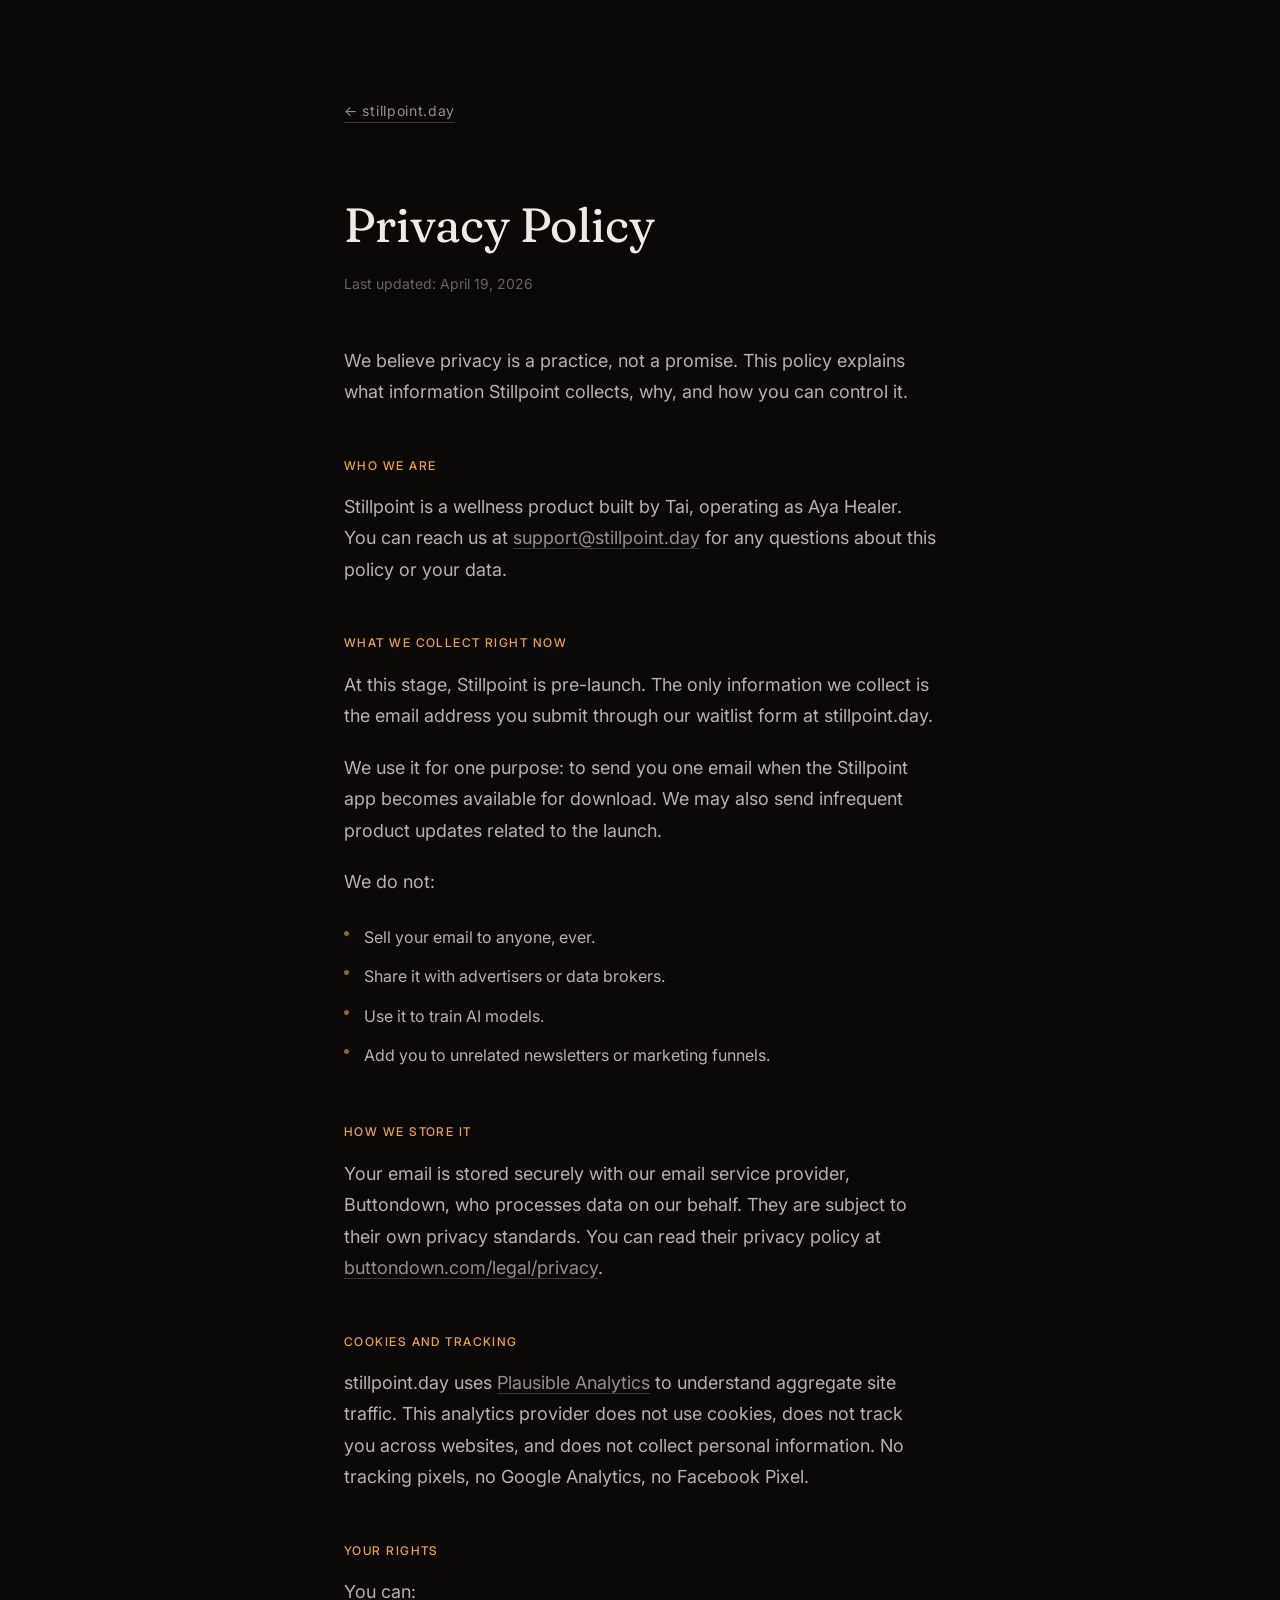
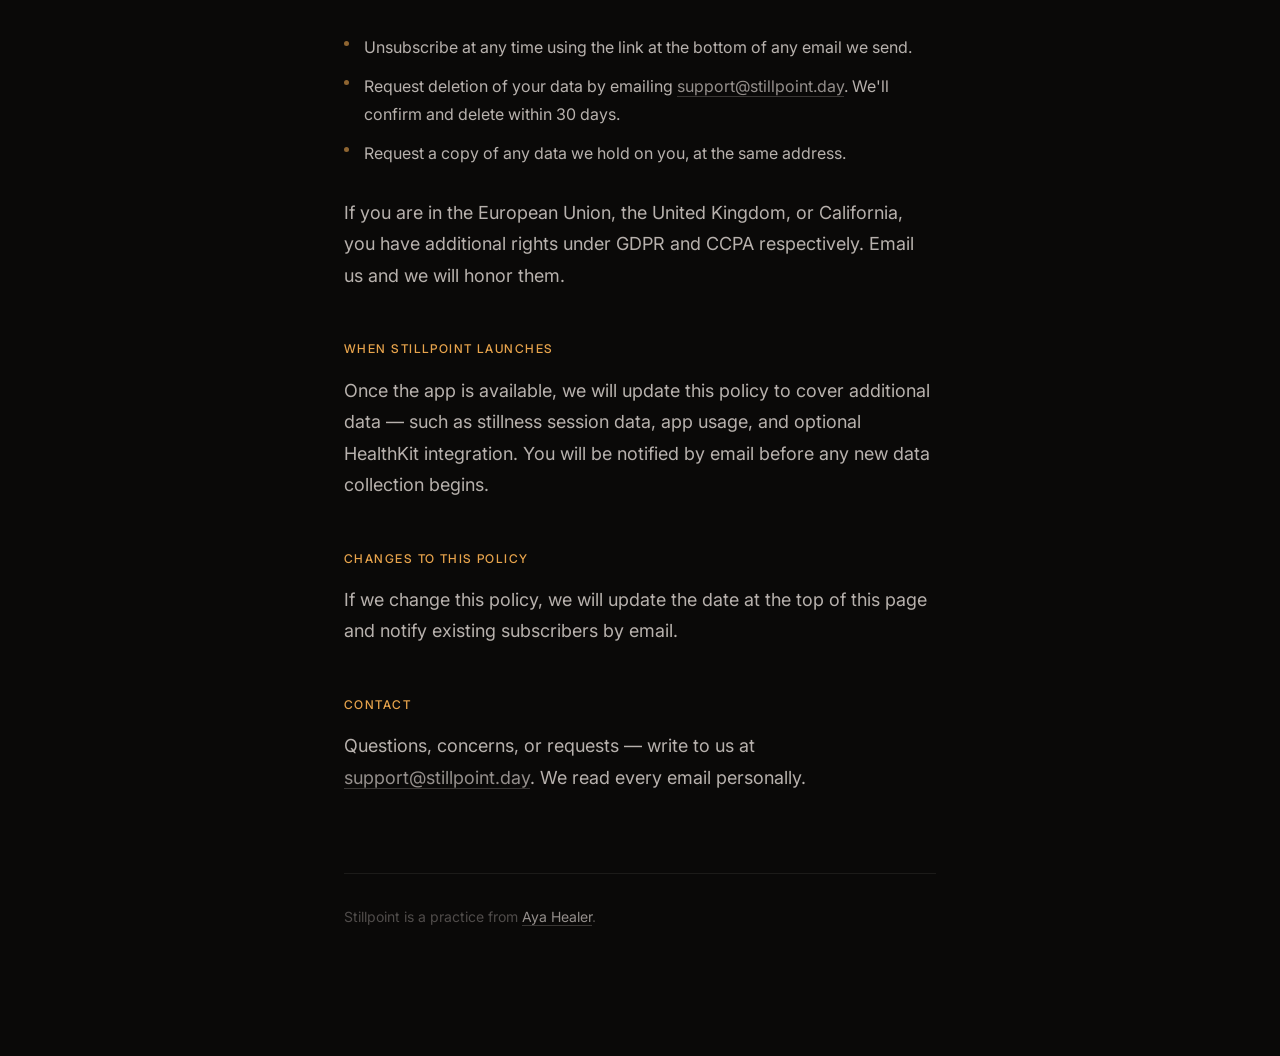
==== privacy.html @ 6aa57ccb "Initial commit — Stillpoint landing page v1" ====
<!DOCTYPE html>
<html lang="en">
<head>
  <meta charset="UTF-8">
  <meta name="viewport" content="width=device-width, initial-scale=1.0">
  <title>Privacy — Stillpoint</title>
  <meta name="description" content="How Stillpoint handles your data. Short version: we collect your email, we send one message, we don't sell anything.">

  <!-- Favicon -->
  <link rel="icon" type="image/svg+xml" href="data:image/svg+xml,<svg xmlns='http://www.w3.org/2000/svg' viewBox='0 0 100 100'><circle cx='50' cy='50' r='50' fill='%23E8A44C'/></svg>">

  <!-- Google Fonts -->
  <link rel="preconnect" href="https://fonts.googleapis.com">
  <link rel="preconnect" href="https://fonts.gstatic.com" crossorigin>
  <link href="https://fonts.googleapis.com/css2?family=Fraunces:ital,opsz,wght,SOFT@0,9..144,400,50;1,9..144,400,50&family=Inter:wght@400;500&display=swap" rel="stylesheet">

  <link rel="stylesheet" href="style.css">

  <style>
    .privacy-page {
      max-width: 640px;
      margin: 0 auto;
      padding: 6rem 1.5rem 8rem;
    }
    .privacy-back {
      display: inline-block;
      font-size: 0.875rem;
      color: rgba(242, 233, 228, 0.4);
      margin-bottom: 4rem;
      letter-spacing: 0.05em;
      transition: color 0.2s ease;
      border-bottom: none;
    }
    .privacy-back:hover {
      color: var(--c-amber);
      border-bottom: none;
    }
    .privacy-page h1 {
      font-family: var(--font-serif);
      font-size: clamp(2rem, 5vw, 3rem);
      font-variation-settings: "SOFT" 50, "opsz" 36;
      color: var(--c-white);
      margin-bottom: 0.5rem;
    }
    .privacy-page .date {
      font-size: 0.875rem;
      color: rgba(242, 233, 228, 0.4);
      margin-bottom: 3rem;
    }
    .privacy-page h2 {
      font-family: var(--font-sans);
      font-size: 0.75rem;
      font-weight: 500;
      letter-spacing: 0.12em;
      text-transform: uppercase;
      color: var(--c-amber);
      margin: 3rem 0 1rem;
    }
    .privacy-page p {
      color: rgba(242, 233, 228, 0.75);
      line-height: 1.75;
      margin-bottom: 1.25rem;
    }
    .privacy-page ul {
      margin: 0 0 1.5rem 0;
      padding: 0;
      list-style: none;
    }
    .privacy-page ul li {
      color: rgba(242, 233, 228, 0.75);
      line-height: 1.75;
      padding: 0.35rem 0 0.35rem 1.25rem;
      position: relative;
      font-size: 1rem;
    }
    .privacy-page ul li::before {
      content: '';
      position: absolute;
      left: 0;
      top: 0.85rem;
      width: 5px;
      height: 5px;
      border-radius: 50%;
      background: var(--c-amber);
      opacity: 0.6;
    }
    .privacy-page a {
      color: rgba(242, 233, 228, 0.6);
      border-bottom: 1px solid rgba(242, 233, 228, 0.2);
      transition: color 0.2s, border-color 0.2s;
    }
    .privacy-page a:hover {
      color: var(--c-amber);
      border-color: var(--c-amber);
    }
    .privacy-footer {
      margin-top: 5rem;
      padding-top: 2rem;
      border-top: 1px solid rgba(242, 233, 228, 0.08);
      font-size: 0.875rem;
      color: rgba(242, 233, 228, 0.3);
    }
  </style>
</head>
<body>
  <div class="privacy-page">
    <a href="/" class="privacy-back">&larr; stillpoint.day</a>

    <h1>Privacy Policy</h1>
    <p class="date">Last updated: April 19, 2026</p>

    <p>We believe privacy is a practice, not a promise. This policy explains what information Stillpoint collects, why, and how you can control it.</p>

    <h2>Who we are</h2>
    <p>Stillpoint is a wellness product built by Tai, operating as Aya Healer. You can reach us at <a href="mailto:support@stillpoint.day">support@stillpoint.day</a> for any questions about this policy or your data.</p>

    <h2>What we collect right now</h2>
    <p>At this stage, Stillpoint is pre-launch. The only information we collect is the email address you submit through our waitlist form at stillpoint.day.</p>
    <p>We use it for one purpose: to send you one email when the Stillpoint app becomes available for download. We may also send infrequent product updates related to the launch.</p>
    <p>We do not:</p>
    <ul>
      <li>Sell your email to anyone, ever.</li>
      <li>Share it with advertisers or data brokers.</li>
      <li>Use it to train AI models.</li>
      <li>Add you to unrelated newsletters or marketing funnels.</li>
    </ul>

    <h2>How we store it</h2>
    <p>Your email is stored securely with our email service provider, Buttondown, who processes data on our behalf. They are subject to their own privacy standards. You can read their privacy policy at <a href="https://buttondown.com/legal/privacy" target="_blank" rel="noopener noreferrer">buttondown.com/legal/privacy</a>.</p>

    <h2>Cookies and tracking</h2>
    <p>stillpoint.day uses <a href="https://plausible.io" target="_blank" rel="noopener noreferrer">Plausible Analytics</a> to understand aggregate site traffic. This analytics provider does not use cookies, does not track you across websites, and does not collect personal information. No tracking pixels, no Google Analytics, no Facebook Pixel.</p>

    <h2>Your rights</h2>
    <p>You can:</p>
    <ul>
      <li>Unsubscribe at any time using the link at the bottom of any email we send.</li>
      <li>Request deletion of your data by emailing <a href="mailto:support@stillpoint.day">support@stillpoint.day</a>. We'll confirm and delete within 30 days.</li>
      <li>Request a copy of any data we hold on you, at the same address.</li>
    </ul>
    <p>If you are in the European Union, the United Kingdom, or California, you have additional rights under GDPR and CCPA respectively. Email us and we will honor them.</p>

    <h2>When Stillpoint launches</h2>
    <p>Once the app is available, we will update this policy to cover additional data — such as stillness session data, app usage, and optional HealthKit integration. You will be notified by email before any new data collection begins.</p>

    <h2>Changes to this policy</h2>
    <p>If we change this policy, we will update the date at the top of this page and notify existing subscribers by email.</p>

    <h2>Contact</h2>
    <p>Questions, concerns, or requests — write to us at <a href="mailto:support@stillpoint.day">support@stillpoint.day</a>. We read every email personally.</p>

    <div class="privacy-footer">
      Stillpoint is a practice from <a href="https://ayahealer.com" target="_blank" rel="noopener noreferrer">Aya Healer</a>.
    </div>
  </div>
</body>
</html>
---- style.css ----
:root {
  --c-black: #0A0908;
  --c-white: #F2E9E4;
  --c-amber: #E8A44C;
  
  /* Fonts */
  --font-serif: 'Fraunces', serif;
  --font-sans: 'Inter', sans-serif;
  
  /* Ease */
  --ease-expo: cubic-bezier(0.16, 1, 0.3, 1);
}

/* BASE */
* {
  box-sizing: border-box;
  margin: 0;
  padding: 0;
}

html {
  scroll-behavior: smooth;
}

body {
  background-color: var(--c-black);
  color: var(--c-white);
  font-family: var(--font-sans);
  font-size: 1.125rem;
  line-height: 1.6;
  -webkit-font-smoothing: antialiased;
  -moz-osx-font-smoothing: grayscale;
  overflow-x: hidden;
}

a {
  color: inherit;
  text-decoration: none;
}

::selection {
  background: rgba(232,164,76,0.3);
  color: var(--c-white);
}

/* TYPOGRAPHY */
h1, h2, h3, .logo, .headline, .huge-number, .serif-title {
  font-family: var(--font-serif);
  font-weight: 400;
  font-variation-settings: "SOFT" 50, "opsz" 36;
}

.logo {
  font-size: 1.25rem;
  letter-spacing: 0.02em;
  margin-bottom: 3rem;
  opacity: 0.9;
}

.headline {
  font-size: clamp(2.5rem, 6vw, 4rem);
  line-height: 1.1;
  letter-spacing: -0.01em;
  margin-bottom: 2rem;
}

.d-block {
  display: block;
}

.mb-headline {
  margin-bottom: 1.5rem;
}

.serif-title {
  font-size: clamp(1.75rem, 4vw, 2.5rem);
  line-height: 1.2;
  margin: 2rem 0 1.5rem;
  color: var(--c-white);
}

.huge-number {
  font-size: clamp(4rem, 10vw, 8rem);
  line-height: 1;
  margin-bottom: 0;
  color: var(--c-amber);
}

.number-spacer {
  height: 2.5rem;
}

.subtitle {
  font-size: 1.125rem;
  color: rgba(242, 233, 228, 0.8);
  max-width: 500px;
  margin: 0 auto;
}

p {
  margin-bottom: 1.25rem;
  color: rgba(242, 233, 228, 0.9);
}

i {
  font-style: italic;
  font-variation-settings: "wght" 400;
}

.text-center {
  text-align: center;
}

/* AMBER DOT */
.amber {
  color: var(--c-amber);
}

.dot-container {
  display: flex;
  justify-content: center;
  align-items: center;
  margin: 3rem 0;
  position: relative;
}

.dot-container.hero-dot {
  margin: 2.5rem 0;
}

.dot-container.small-dot {
  margin: 2rem 0;
}

.amber-dot {
  width: 28px;
  height: 28px;
  border-radius: 50%;
  background-color: var(--c-amber);
  position: relative;
  z-index: 2;
  animation: breathe 8s cubic-bezier(0.45, 0, 0.15, 1) infinite;
  box-shadow:
    0 0 12px 2px rgba(232,164,76,0.5),
    0 0 40px 8px rgba(232,164,76,0.2),
    0 0 80px 20px rgba(232,164,76,0.08);
}

.amber-dot::after {
  content: '';
  position: absolute;
  top: 50%;
  left: 50%;
  transform: translate(-50%, -50%);
  width: 280px;
  height: 280px;
  background: radial-gradient(
    circle,
    rgba(232,164,76,0.12) 0%,
    rgba(232,164,76,0.05) 35%,
    transparent 70%
  );
  border-radius: 50%;
  z-index: 1;
  pointer-events: none;
}

/* Divider dot — smaller, no glow halo */
.amber-dot.divider-dot {
  width: 12px;
  height: 12px;
  animation: breathe-subtle 8s cubic-bezier(0.45, 0, 0.15, 1) infinite;
  box-shadow:
    0 0 8px 2px rgba(232,164,76,0.3),
    0 0 20px 4px rgba(232,164,76,0.1);
}

.amber-dot.divider-dot::after {
  display: none;
}

@keyframes breathe {
  0%, 100% {
    opacity: 0.6;
    box-shadow:
      0 0 12px 2px rgba(232,164,76,0.35),
      0 0 40px 8px rgba(232,164,76,0.12),
      0 0 80px 20px rgba(232,164,76,0.04);
  }
  45% {
    opacity: 1;
    box-shadow:
      0 0 16px 4px rgba(232,164,76,0.6),
      0 0 50px 12px rgba(232,164,76,0.25),
      0 0 100px 30px rgba(232,164,76,0.1);
  }
  55% {
    opacity: 1;
    box-shadow:
      0 0 16px 4px rgba(232,164,76,0.6),
      0 0 50px 12px rgba(232,164,76,0.25),
      0 0 100px 30px rgba(232,164,76,0.1);
  }
}

@keyframes breathe-subtle {
  0%, 100% {
    opacity: 0.4;
    box-shadow:
      0 0 6px 1px rgba(232,164,76,0.2),
      0 0 16px 3px rgba(232,164,76,0.06);
  }
  45%, 55% {
    opacity: 0.8;
    box-shadow:
      0 0 8px 2px rgba(232,164,76,0.35),
      0 0 24px 5px rgba(232,164,76,0.12);
  }
}

@media (prefers-reduced-motion: reduce) {
  .amber-dot {
    animation: none;
    opacity: 0.9;
  }
}

/* SECTION DIVIDER */
.section-divider {
  display: flex;
  justify-content: center;
  align-items: center;
  padding: 3rem 0;
}

/* LAYOUT */
.section {
  min-height: 100vh;
  padding: 6rem 1.5rem;
  display: flex;
  flex-direction: column;
  justify-content: center;
  align-items: center;
}

.section-compact {
  min-height: 70vh;
}

.content-wrapper {
  max-width: 600px;
  width: 100%;
}

.section-hero {
  text-align: center;
  position: relative;
  padding-bottom: 2rem;
}

.hero-content {
  flex: 1;
  display: flex;
  flex-direction: column;
  justify-content: center;
}

.hero-bottom {
  margin-top: 2.5rem;
  width: 100%;
  max-width: 400px;
  margin-left: auto;
  margin-right: auto;
}

/* SCROLL HINT */
.scroll-hint {
  position: absolute;
  bottom: 2rem;
  left: 50%;
  transform: translateX(-50%);
  color: var(--c-white);
  animation: scrollBob 3s ease-in-out infinite;
}

.scroll-dot {
  animation: scrollDotMove 3s ease-in-out infinite;
}

@keyframes scrollBob {
  0%, 100% { transform: translateX(-50%) translateY(0); }
  50% { transform: translateX(-50%) translateY(6px); }
}

@keyframes scrollDotMove {
  0% { cy: 7; opacity: 0.4; }
  50% { cy: 14; opacity: 0.15; }
  100% { cy: 7; opacity: 0.4; }
}

@media (prefers-reduced-motion: reduce) {
  .scroll-hint {
    animation: none;
  }
  .scroll-dot {
    animation: none;
  }
}

.spacer {
  border: none;
  border-top: 1px solid rgba(232,164,76,0.4);
  margin: 3rem 0;
  width: 40px;
}

/* NOTE SECTION */
.section-note .content-wrapper {
  padding-left: 1.5rem;
  border-left: 1px solid rgba(242, 233, 228, 0.15);
}

.signature {
  margin-top: 2rem;
  font-family: var(--font-sans);
  font-size: 0.9rem;
  color: rgba(242, 233, 228, 0.7);
  line-height: 1.4;
}

/* FORMS */
.waitlist-form {
  display: flex;
  align-items: center;
  border-bottom: 1px solid rgba(242, 233, 228, 0.25);
  transition: border-color 0.4s ease;
  margin-bottom: 1rem;
}

/* Fix #10: Amber focus state ties form to the dot */
.waitlist-form:focus-within {
  border-bottom-color: rgba(232,164,76, 0.7);
}

input[type="email"] {
  flex: 1;
  background: transparent;
  border: none;
  color: var(--c-white);
  font-family: var(--font-sans);
  font-size: 1rem;
  padding: 1rem 0;
  outline: none;
  min-width: 0;
}

input[type="email"]::placeholder {
  color: rgba(242, 233, 228, 0.35);
  transition: color 0.3s ease;
}

input[type="email"]:focus::placeholder {
  color: rgba(242, 233, 228, 0.2);
}

button[type="submit"] {
  background: transparent;
  border: none;
  color: var(--c-amber);
  font-family: var(--font-sans);
  font-size: 1rem;
  padding: 1rem 0 1rem 1rem;
  cursor: pointer;
  transition: opacity 0.2s ease, color 0.2s ease;
  white-space: nowrap;
}

button[type="submit"]:hover {
  opacity: 0.75;
}

.form-success {
  display: none;
  padding: 1rem 0;
  color: var(--c-white);
  opacity: 0.8;
  animation: fadeIn 1s var(--ease-expo) forwards;
}

@keyframes fadeIn {
  from { opacity: 0; transform: translateY(10px); }
  to { opacity: 0.8; transform: translateY(0); }
}

.launch-note, .pledge {
  font-size: 0.875rem;
  color: rgba(242, 233, 228, 0.5);
  margin-top: 0.75rem;
}

.consent {
  font-size: 0.75rem;
  color: rgba(242, 233, 228, 0.3);
  margin-top: 0.5rem;
  line-height: 1.5;
}

.consent a {
  color: rgba(232, 164, 76, 0.6);
  border-bottom: 1px solid rgba(232, 164, 76, 0.2);
  transition: color 0.2s, border-color 0.2s;
}

.consent a:hover {
  color: var(--c-amber);
  border-color: var(--c-amber);
}

.section-cta {
  text-align: center;
}
.section-cta .waitlist-form {
  margin: 3rem auto 1rem;
  max-width: 400px;
}

/* FOOTER */
.footer {
  padding: 4rem 1.5rem;
  text-align: center;
  font-size: 0.875rem;
  color: rgba(242, 233, 228, 0.5);
  min-height: auto;
}

.footer p {
  color: inherit;
  margin-bottom: 0.5rem;
}

.footer-links {
  margin-top: 1.5rem;
}

/* SOCIAL ICONS */
.social-links {
  display: flex;
  justify-content: center;
  align-items: center;
  gap: 1.5rem;
  margin: 2rem 0;
}

.social-links a {
  color: rgba(242, 233, 228, 0.35);
  transition: color 0.3s ease, transform 0.3s ease;
  display: flex;
  align-items: center;
  justify-content: center;
}

.social-links a:hover {
  color: var(--c-amber);
  transform: translateY(-1px);
}

.footer-links a {
  margin: 0 0.5rem;
  transition: color 0.2s ease;
}

.footer-links a:hover {
  color: var(--c-white);
}

/* ANIMATIONS */
.fade-up {
  opacity: 0;
  transform: translateY(40px);
  transition: opacity 800ms var(--ease-expo), transform 800ms var(--ease-expo);
  will-change: opacity, transform;
}

.fade-up.visible {
  opacity: 1;
  transform: translateY(0);
}

@media (prefers-reduced-motion: reduce) {
  .fade-up {
    opacity: 1;
    transform: none;
    transition: none;
  }
}

/* ==================== MOBILE ==================== */
@media (max-width: 600px) {
  body {
    font-size: 1rem;
    line-height: 1.55;
  }

  .headline {
    font-size: clamp(2rem, 8vw, 3rem);
    margin-bottom: 1.5rem;
  }

  .mb-headline {
    margin-bottom: 1.25rem;
  }

  .section {
    padding: 4rem 1.25rem;
  }

  .section-hero {
    padding-bottom: 1.5rem;
  }

  .dot-container.hero-dot {
    margin: 2rem 0;
  }

  .hero-bottom {
    margin-top: 2rem;
  }

  .huge-number {
    font-size: clamp(3.5rem, 15vw, 5rem);
  }

  .number-spacer {
    height: 1.5rem;
  }

  .section-compact {
    min-height: auto;
    padding: 5rem 1.25rem;
  }

  /* Larger social icon tap targets on mobile */
  .social-links a svg {
    width: 24px;
    height: 24px;
  }

  .social-links {
    gap: 2rem;
  }

  .scroll-hint {
    bottom: 1rem;
  }
}
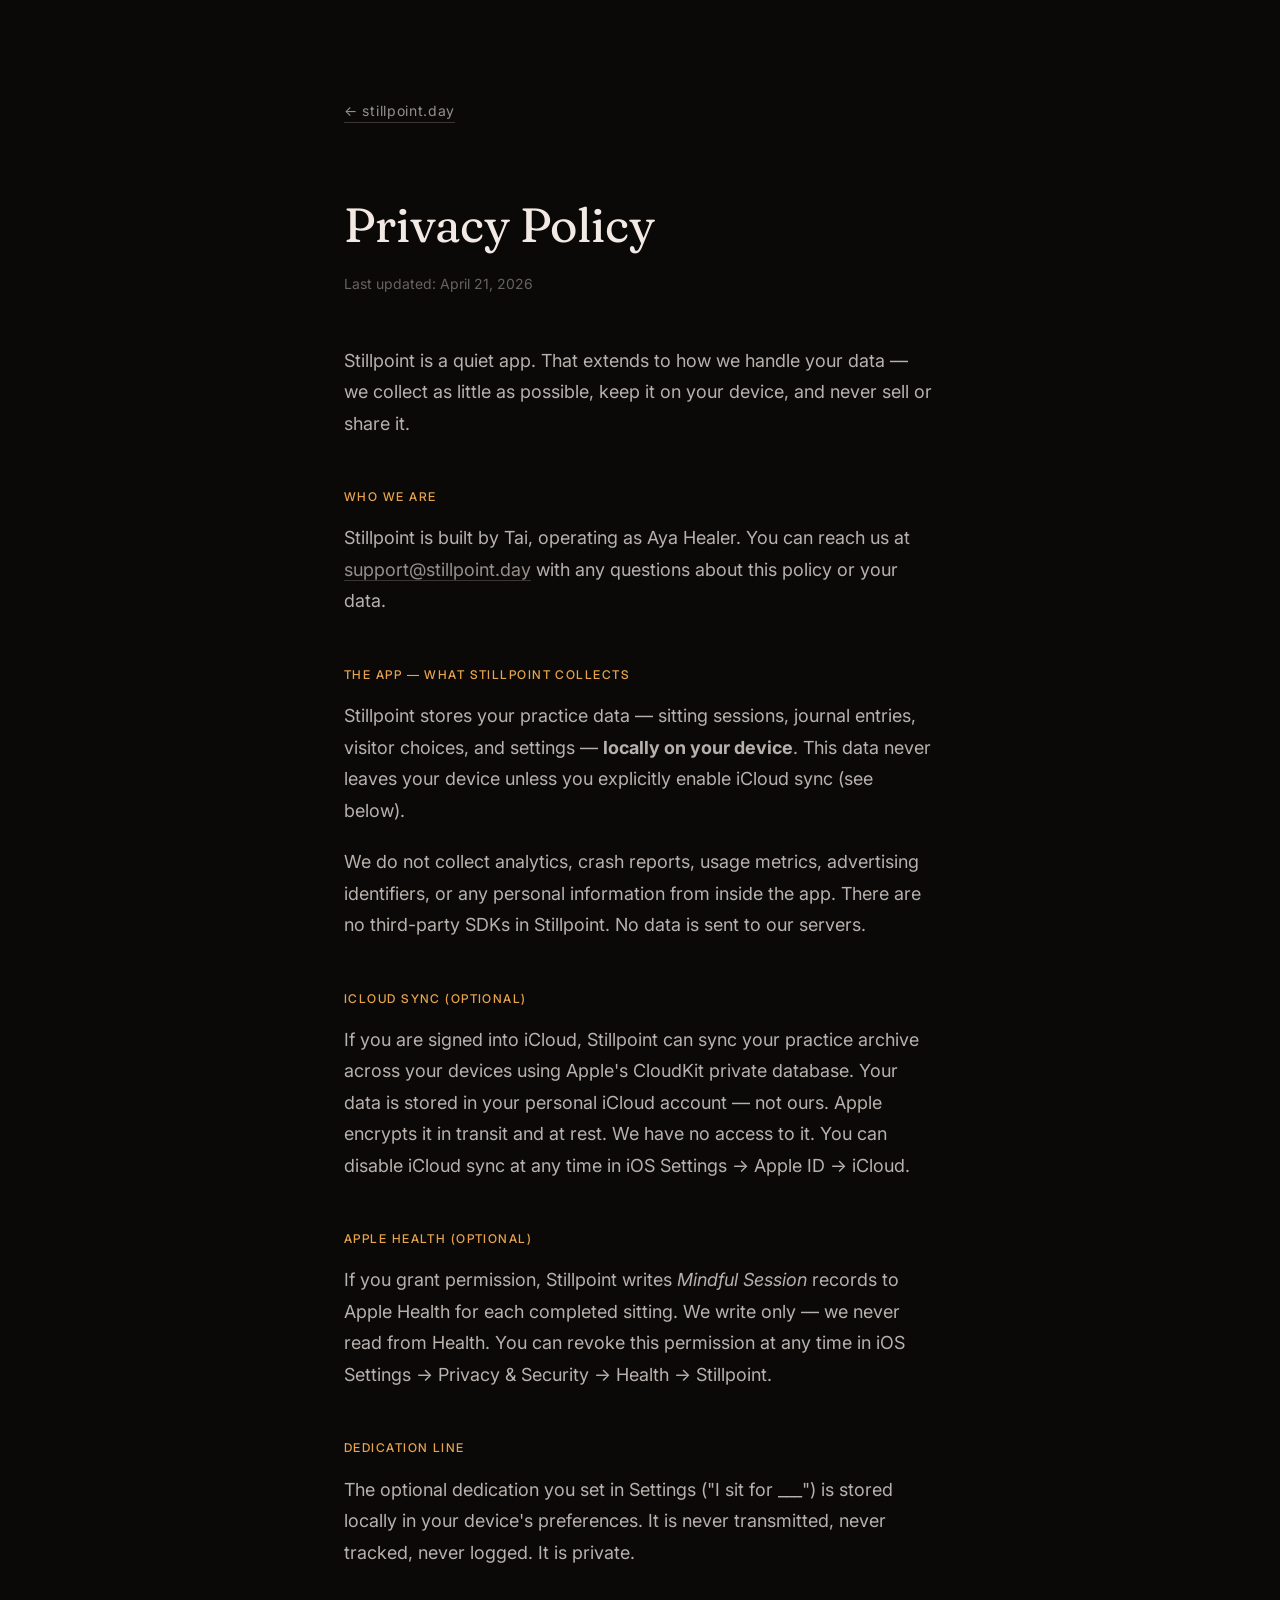
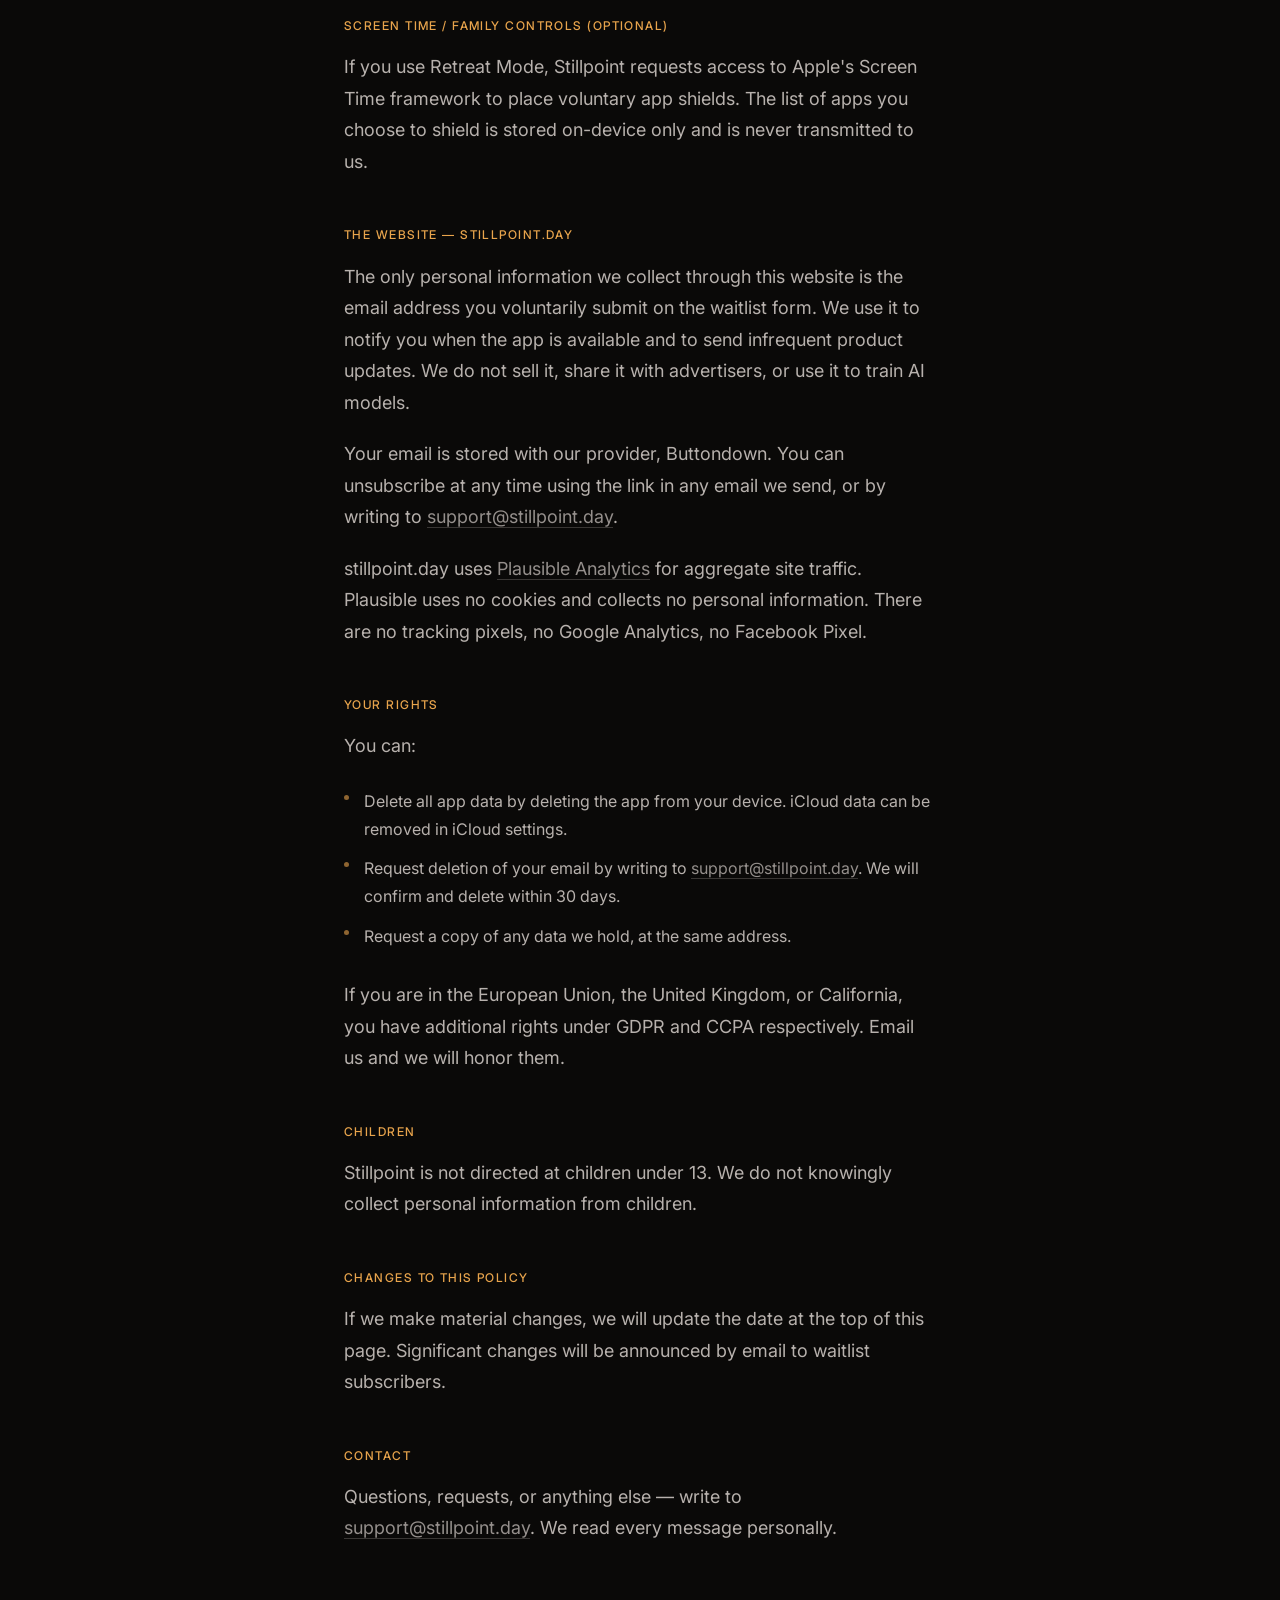
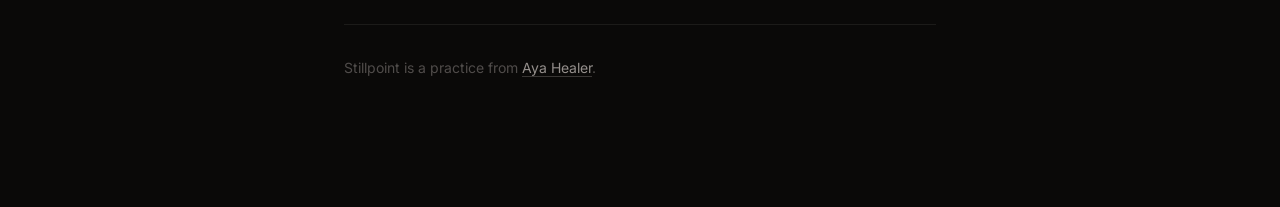
==== commit d7477c87: "Privacy policy: update for app launch" ====
--- a/privacy.html
+++ b/privacy.html
@@ -4,7 +4,7 @@
   <meta charset="UTF-8">
   <meta name="viewport" content="width=device-width, initial-scale=1.0">
   <title>Privacy — Stillpoint</title>
-  <meta name="description" content="How Stillpoint handles your data. Short version: we collect your email, we send one message, we don't sell anything.">
+  <meta name="description" content="How Stillpoint handles your data. No analytics, no tracking, no third-party SDKs. Your practice data stays on your device.">
 
   <!-- Favicon -->
   <link rel="icon" type="image/svg+xml" href="data:image/svg+xml,<svg xmlns='http://www.w3.org/2000/svg' viewBox='0 0 100 100'><circle cx='50' cy='50' r='50' fill='%23E8A44C'/></svg>">
@@ -107,47 +107,51 @@
     <a href="/" class="privacy-back">&larr; stillpoint.day</a>
 
     <h1>Privacy Policy</h1>
-    <p class="date">Last updated: April 19, 2026</p>
+    <p class="date">Last updated: April 21, 2026</p>
 
-    <p>We believe privacy is a practice, not a promise. This policy explains what information Stillpoint collects, why, and how you can control it.</p>
+    <p>Stillpoint is a quiet app. That extends to how we handle your data — we collect as little as possible, keep it on your device, and never sell or share it.</p>
 
     <h2>Who we are</h2>
-    <p>Stillpoint is a wellness product built by Tai, operating as Aya Healer. You can reach us at <a href="mailto:support@stillpoint.day">support@stillpoint.day</a> for any questions about this policy or your data.</p>
+    <p>Stillpoint is built by Tai, operating as Aya Healer. You can reach us at <a href="mailto:support@stillpoint.day">support@stillpoint.day</a> with any questions about this policy or your data.</p>
 
-    <h2>What we collect right now</h2>
-    <p>At this stage, Stillpoint is pre-launch. The only information we collect is the email address you submit through our waitlist form at stillpoint.day.</p>
-    <p>We use it for one purpose: to send you one email when the Stillpoint app becomes available for download. We may also send infrequent product updates related to the launch.</p>
-    <p>We do not:</p>
-    <ul>
-      <li>Sell your email to anyone, ever.</li>
-      <li>Share it with advertisers or data brokers.</li>
-      <li>Use it to train AI models.</li>
-      <li>Add you to unrelated newsletters or marketing funnels.</li>
-    </ul>
+    <h2>The app — what Stillpoint collects</h2>
+    <p>Stillpoint stores your practice data — sitting sessions, journal entries, visitor choices, and settings — <strong>locally on your device</strong>. This data never leaves your device unless you explicitly enable iCloud sync (see below).</p>
+    <p>We do not collect analytics, crash reports, usage metrics, advertising identifiers, or any personal information from inside the app. There are no third-party SDKs in Stillpoint. No data is sent to our servers.</p>
 
-    <h2>How we store it</h2>
-    <p>Your email is stored securely with our email service provider, Buttondown, who processes data on our behalf. They are subject to their own privacy standards. You can read their privacy policy at <a href="https://buttondown.com/legal/privacy" target="_blank" rel="noopener noreferrer">buttondown.com/legal/privacy</a>.</p>
+    <h2>iCloud sync (optional)</h2>
+    <p>If you are signed into iCloud, Stillpoint can sync your practice archive across your devices using Apple's CloudKit private database. Your data is stored in your personal iCloud account — not ours. Apple encrypts it in transit and at rest. We have no access to it. You can disable iCloud sync at any time in iOS Settings → Apple ID → iCloud.</p>
 
-    <h2>Cookies and tracking</h2>
-    <p>stillpoint.day uses <a href="https://plausible.io" target="_blank" rel="noopener noreferrer">Plausible Analytics</a> to understand aggregate site traffic. This analytics provider does not use cookies, does not track you across websites, and does not collect personal information. No tracking pixels, no Google Analytics, no Facebook Pixel.</p>
+    <h2>Apple Health (optional)</h2>
+    <p>If you grant permission, Stillpoint writes <em>Mindful Session</em> records to Apple Health for each completed sitting. We write only — we never read from Health. You can revoke this permission at any time in iOS Settings → Privacy &amp; Security → Health → Stillpoint.</p>
+
+    <h2>Dedication line</h2>
+    <p>The optional dedication you set in Settings ("I sit for ___") is stored locally in your device's preferences. It is never transmitted, never tracked, never logged. It is private.</p>
+
+    <h2>Screen Time / Family Controls (optional)</h2>
+    <p>If you use Retreat Mode, Stillpoint requests access to Apple's Screen Time framework to place voluntary app shields. The list of apps you choose to shield is stored on-device only and is never transmitted to us.</p>
+
+    <h2>The website — stillpoint.day</h2>
+    <p>The only personal information we collect through this website is the email address you voluntarily submit on the waitlist form. We use it to notify you when the app is available and to send infrequent product updates. We do not sell it, share it with advertisers, or use it to train AI models.</p>
+    <p>Your email is stored with our provider, Buttondown. You can unsubscribe at any time using the link in any email we send, or by writing to <a href="mailto:support@stillpoint.day">support@stillpoint.day</a>.</p>
+    <p>stillpoint.day uses <a href="https://plausible.io" target="_blank" rel="noopener noreferrer">Plausible Analytics</a> for aggregate site traffic. Plausible uses no cookies and collects no personal information. There are no tracking pixels, no Google Analytics, no Facebook Pixel.</p>
 
     <h2>Your rights</h2>
     <p>You can:</p>
     <ul>
-      <li>Unsubscribe at any time using the link at the bottom of any email we send.</li>
-      <li>Request deletion of your data by emailing <a href="mailto:support@stillpoint.day">support@stillpoint.day</a>. We'll confirm and delete within 30 days.</li>
-      <li>Request a copy of any data we hold on you, at the same address.</li>
+      <li>Delete all app data by deleting the app from your device. iCloud data can be removed in iCloud settings.</li>
+      <li>Request deletion of your email by writing to <a href="mailto:support@stillpoint.day">support@stillpoint.day</a>. We will confirm and delete within 30 days.</li>
+      <li>Request a copy of any data we hold, at the same address.</li>
     </ul>
     <p>If you are in the European Union, the United Kingdom, or California, you have additional rights under GDPR and CCPA respectively. Email us and we will honor them.</p>
 
-    <h2>When Stillpoint launches</h2>
-    <p>Once the app is available, we will update this policy to cover additional data — such as stillness session data, app usage, and optional HealthKit integration. You will be notified by email before any new data collection begins.</p>
+    <h2>Children</h2>
+    <p>Stillpoint is not directed at children under 13. We do not knowingly collect personal information from children.</p>
 
     <h2>Changes to this policy</h2>
-    <p>If we change this policy, we will update the date at the top of this page and notify existing subscribers by email.</p>
+    <p>If we make material changes, we will update the date at the top of this page. Significant changes will be announced by email to waitlist subscribers.</p>
 
     <h2>Contact</h2>
-    <p>Questions, concerns, or requests — write to us at <a href="mailto:support@stillpoint.day">support@stillpoint.day</a>. We read every email personally.</p>
+    <p>Questions, requests, or anything else — write to <a href="mailto:support@stillpoint.day">support@stillpoint.day</a>. We read every message personally.</p>
 
     <div class="privacy-footer">
       Stillpoint is a practice from <a href="https://ayahealer.com" target="_blank" rel="noopener noreferrer">Aya Healer</a>.
